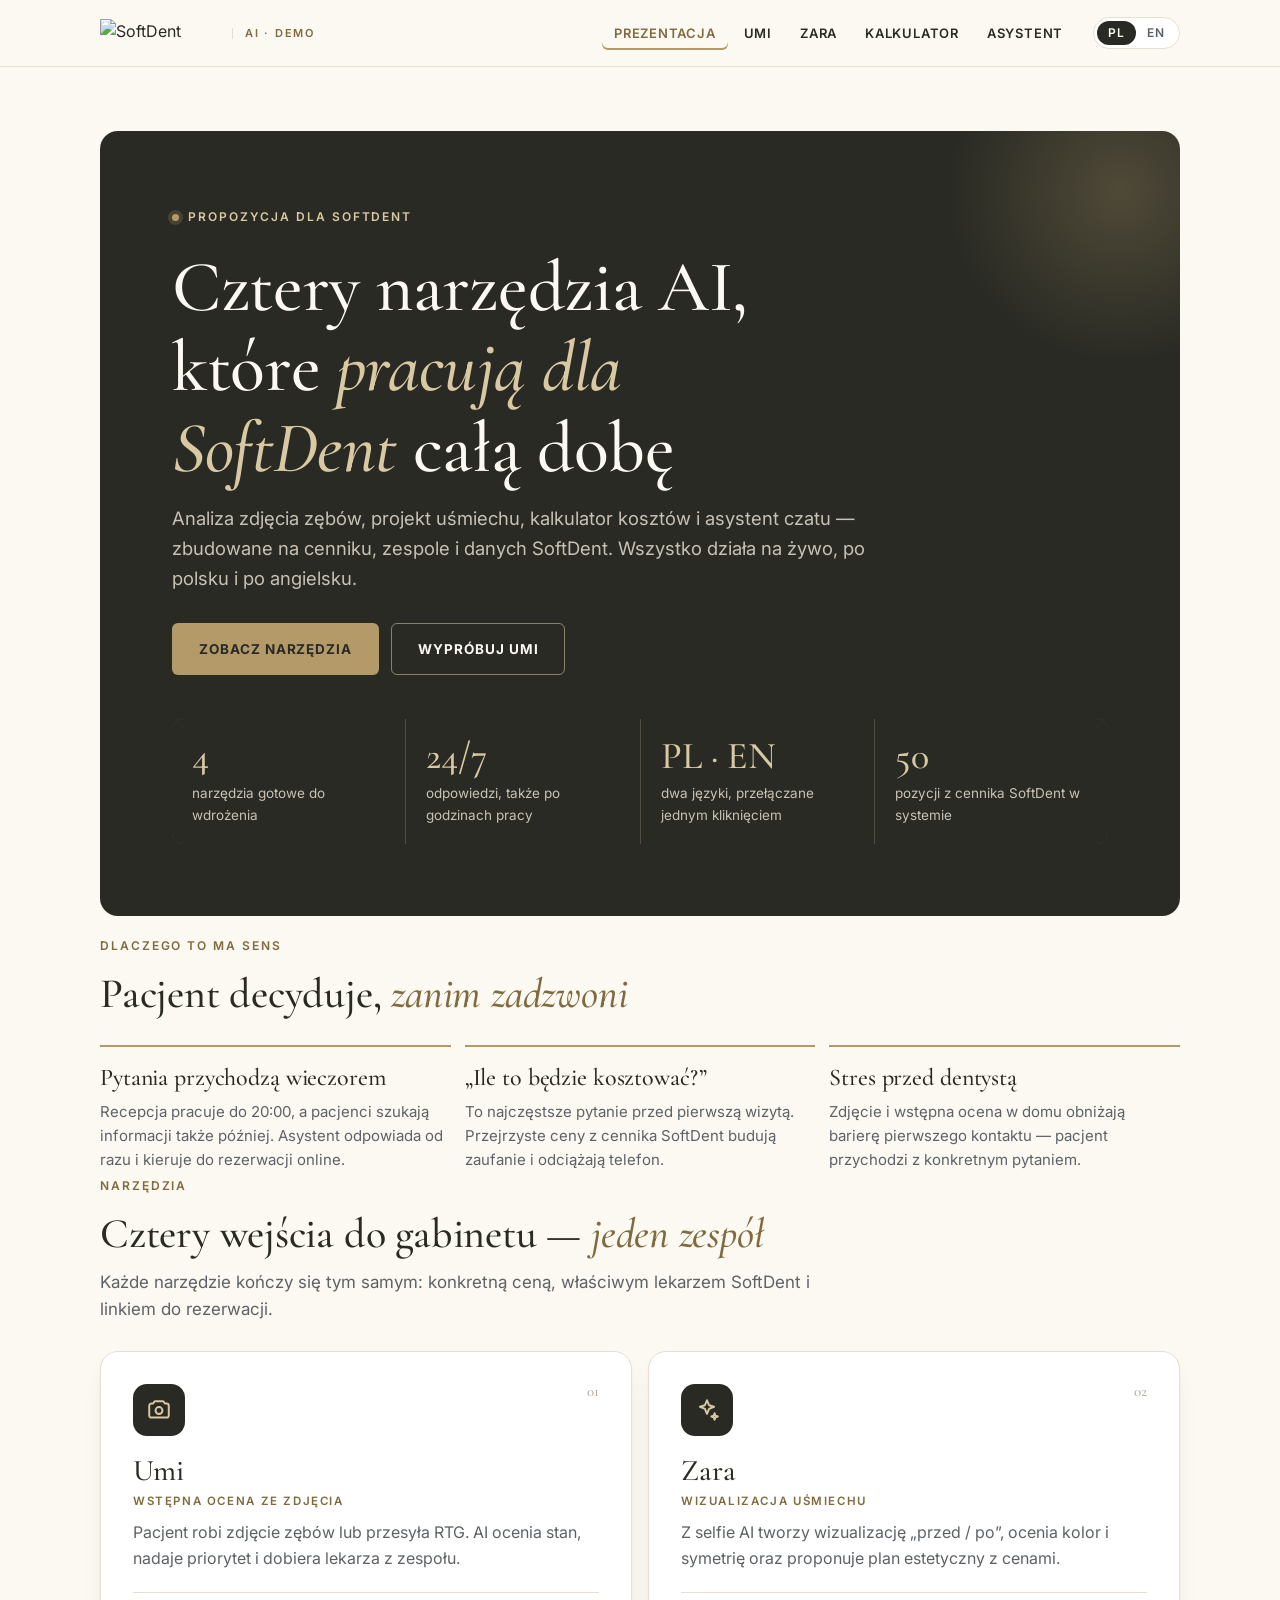
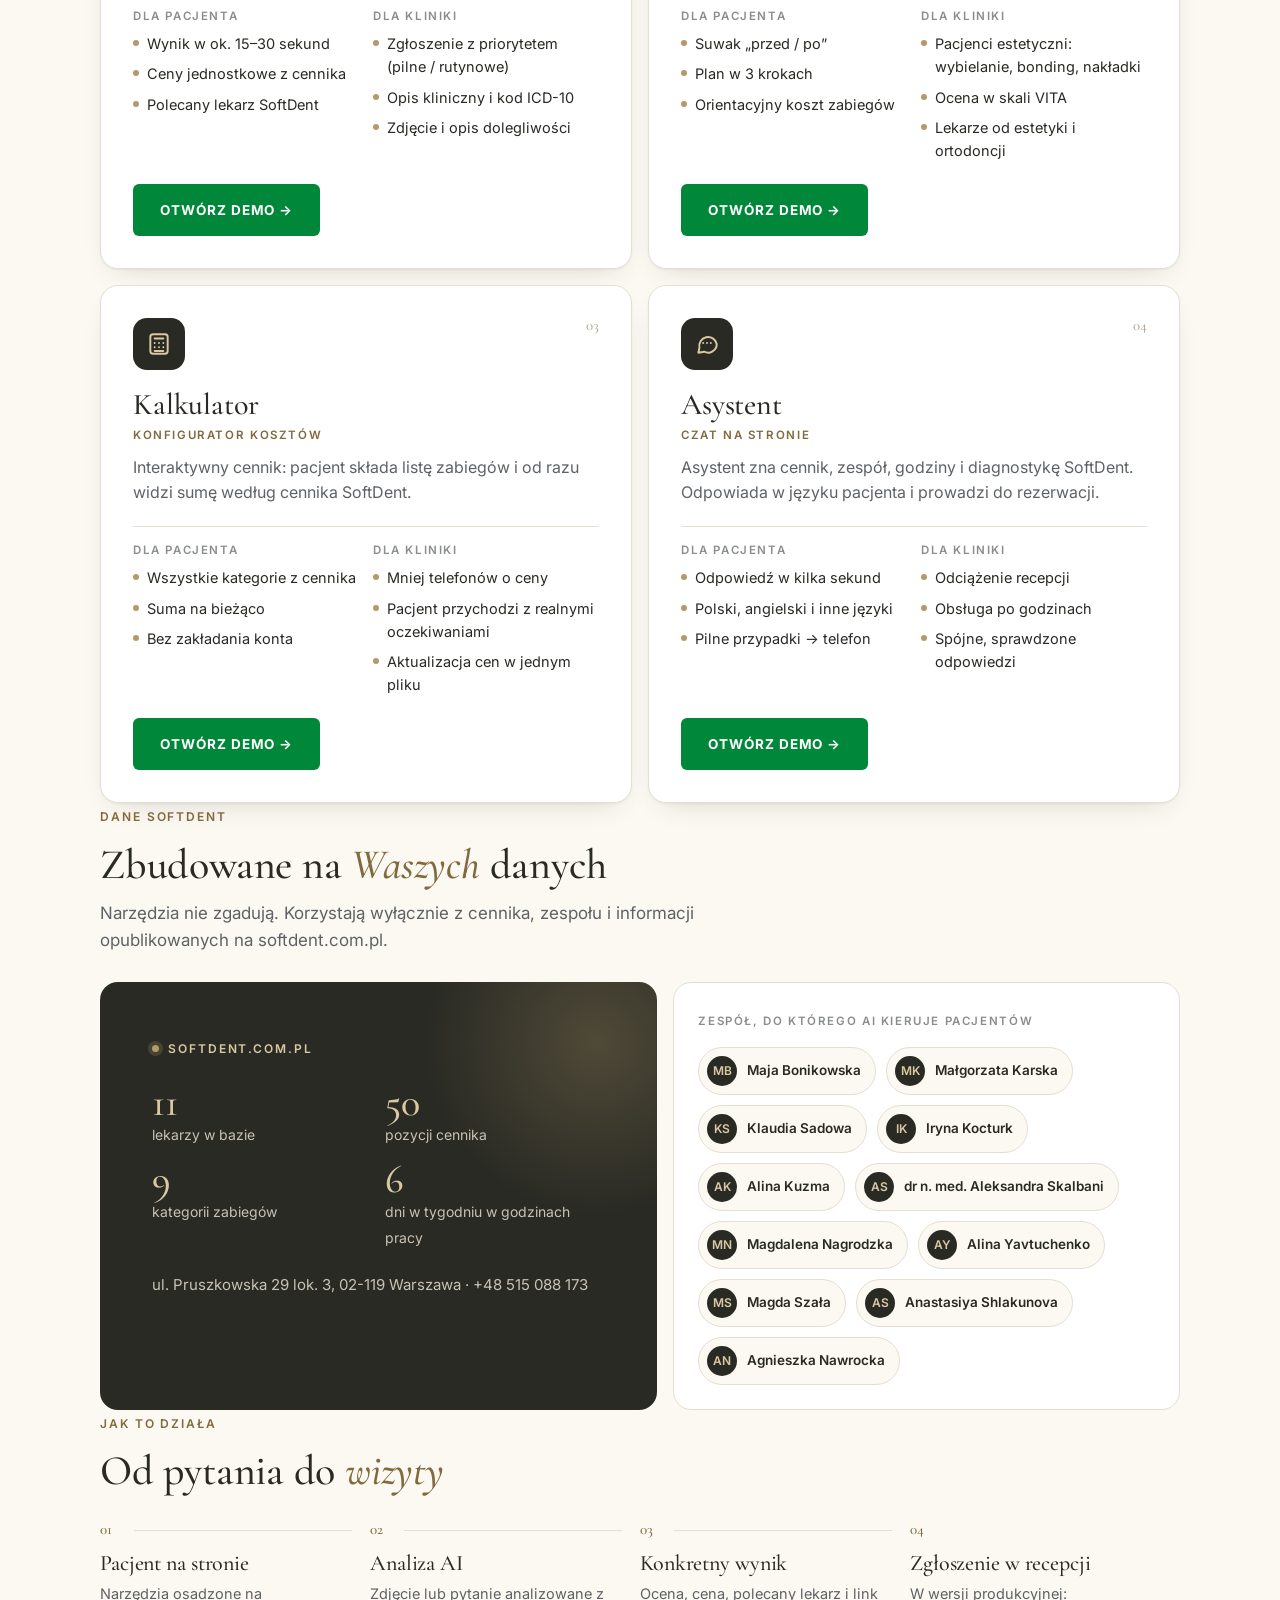
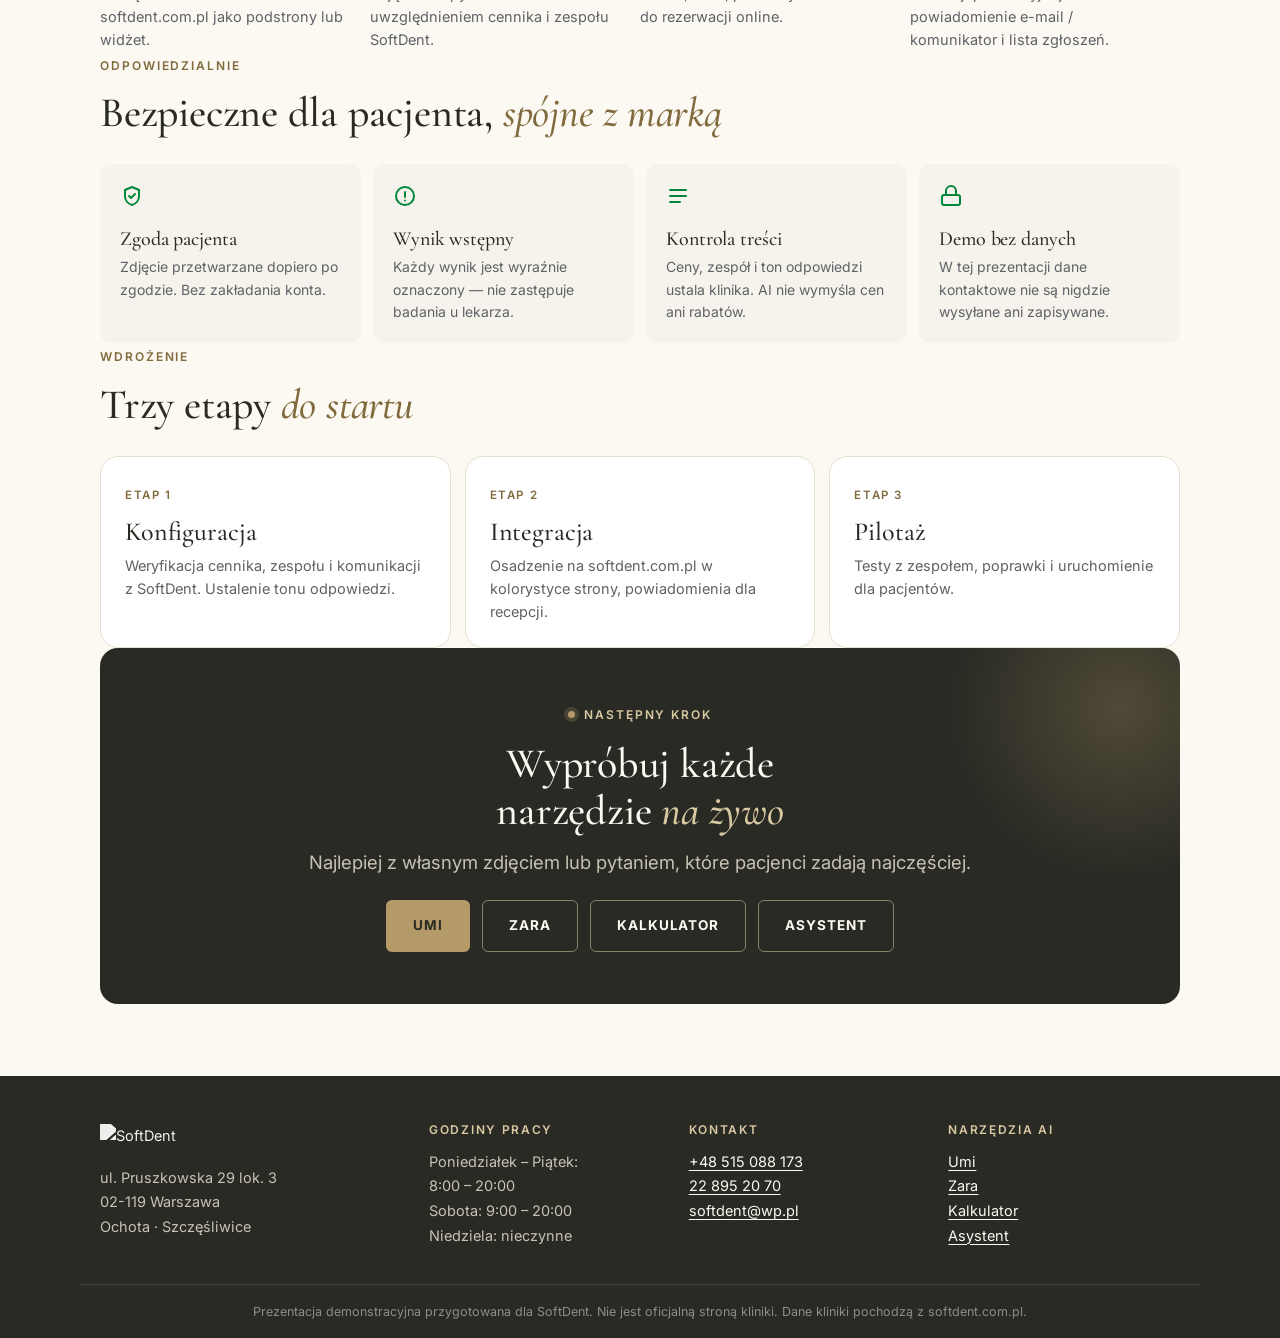
==== index.html @ f10109fe "SoftDent AI demo: overview, Umi, Zara, calculator, assistant (PL/EN) Co-Authored-By: Claude Opus 5.5" ====
<!doctype html>
<html lang="pl">
<head>
<meta charset="utf-8">
<meta name="viewport" content="width=device-width, initial-scale=1, viewport-fit=cover">
<meta name="robots" content="noindex,nofollow">
<meta name="sd-title" content="doc_title">
<title>SoftDent · AI</title>
<link rel="preconnect" href="https://fonts.googleapis.com">
<link rel="preconnect" href="https://fonts.gstatic.com" crossorigin>
<link href="https://fonts.googleapis.com/css2?family=Cormorant+Garamond:ital,wght@0,500;0,600;1,500&family=Inter:wght@400;500;600;700&display=swap" rel="stylesheet">
<link rel="icon" href="data:image/svg+xml,%3Csvg xmlns=%27http://www.w3.org/2000/svg%27 viewBox=%270 0 32 32%27%3E%3Ccircle cx=%2716%27 cy=%2716%27 r=%2716%27 fill=%27%23292A24%27/%3E%3Cpath d=%27M10 9c2-1 4 0 6 0s4-1 6 0c2 1 2 5 1 8-1 2-1 6-3 6s-2-5-4-5-2 5-4 5-2-4-3-6c-1-3-1-7 1-8z%27 fill=%27%23B39A68%27/%3E%3C/svg%3E">
<link rel="stylesheet" href="assets/sd.css">
<style>
main > section{margin-top:clamp(64px,9vw,104px)}
.hero{padding-top:clamp(20px,5vw,64px)}
.hero .dark{padding:clamp(32px,6vw,72px)}
.hero h1{max-width:18ch;font-size:clamp(40px,6.4vw,72px)}
.hero .cta-row{margin-top:30px}
.stats{display:grid;grid-template-columns:repeat(4,1fr);gap:1px;background:rgba(217,201,163,.22);border-radius:var(--r-md);overflow:hidden;margin-top:44px}
.stat{background:var(--ink);padding:18px 20px}
.stat b{display:block;font:500 clamp(28px,3.4vw,38px)/1 var(--serif);color:var(--gold-lt)}
.stat span{display:block;font-size:13.5px;color:var(--on-dark-2);margin-top:8px}
@media (max-width:760px){.stats{grid-template-columns:1fr 1fr}}
.sec-head{max-width:720px;margin-bottom:28px}
.sec-head h2{margin-top:12px}
.sec-head p{color:var(--ink-2);margin-top:12px;font-size:17px}
.why{display:grid;grid-template-columns:repeat(3,1fr);gap:14px}
.why div{border-top:2px solid var(--gold);padding-top:18px}
.why h3{font-size:24px;margin-bottom:8px}
.why p{color:var(--ink-2);font-size:15px}
@media (max-width:820px){.why{grid-template-columns:1fr}}
.tools{display:grid;grid-template-columns:1fr 1fr;gap:16px}
.tool{background:var(--white);border:1px solid var(--beige);border-radius:var(--r-lg);padding:clamp(22px,3vw,32px);display:flex;flex-direction:column;box-shadow:var(--sh-soft);transition:transform var(--t),box-shadow var(--t)}
.tool:hover{transform:translateY(-2px);box-shadow:var(--sh-lift)}
.tool-top{display:flex;justify-content:space-between;align-items:flex-start;gap:12px}
.tool-ic{width:52px;height:52px;border-radius:14px;background:var(--ink);color:var(--gold-lt);display:grid;place-items:center;flex-shrink:0}
.tool-ic svg{width:26px;height:26px}
.tool-no{font:500 15px/1 var(--serif);color:var(--taupe)}
.tool h3{font-size:30px;margin-top:18px}
.tool .tag{font:600 11.5px/1.3 var(--sans);letter-spacing:.14em;text-transform:uppercase;color:var(--gold-dk);margin-top:6px}
.tool > p{color:var(--ink-2);margin-top:12px}
.split{display:grid;grid-template-columns:1fr 1fr;gap:14px;margin:20px 0 22px;padding-top:18px;border-top:1px solid var(--beige)}
.split h4{font:600 11.5px/1 var(--sans);letter-spacing:.14em;text-transform:uppercase;color:var(--ink-3);margin-bottom:10px}
.split ul{margin:0;padding:0;list-style:none;display:grid;gap:7px;font-size:14.5px}
.split li{display:flex;gap:8px}
.split li::before{content:"";width:6px;height:6px;border-radius:50%;background:var(--gold);margin-top:8px;flex-shrink:0}
.tool .btn{margin-top:auto;align-self:flex-start}
@media (max-width:860px){.tools{grid-template-columns:1fr}}
@media (max-width:460px){.split{grid-template-columns:1fr}}
.data{display:grid;grid-template-columns:1.1fr 1fr;gap:16px;align-items:stretch}
.data .dark{margin:0}
.facts{display:grid;grid-template-columns:1fr 1fr;gap:12px;margin-top:22px}
.fact b{display:block;font:500 40px/1 var(--serif);color:var(--gold-lt)}
.fact span{font-size:14px;color:var(--on-dark-2)}
.team{background:var(--white);border:1px solid var(--beige);border-radius:var(--r-lg);padding:24px}
.team .docs{margin-top:14px}
.team .doc{font-size:13.5px}
@media (max-width:860px){.data{grid-template-columns:1fr}}
.flow{display:grid;grid-template-columns:repeat(4,1fr);gap:0;counter-reset:f}
.flow li{list-style:none;counter-increment:f;padding:0 18px 0 0;position:relative}
.flow li::before{content:"0" counter(f);display:block;font:500 15px/1 var(--serif);color:var(--gold-dk);margin-bottom:14px}
.flow li::after{content:"";position:absolute;left:34px;right:18px;top:8px;height:1px;background:var(--beige)}
.flow li:last-child::after{display:none}
.flow h3{font-size:22px;margin-bottom:6px}
.flow p{font-size:14.5px;color:var(--ink-2)}
.flow-wrap{padding:0;margin:0}
@media (max-width:860px){.flow{grid-template-columns:1fr 1fr;row-gap:28px}.flow li::after{display:none}}
@media (max-width:480px){.flow{grid-template-columns:1fr}}
.trust{display:grid;grid-template-columns:repeat(4,1fr);gap:12px}
.trust div{background:var(--sand);border-radius:var(--r-md);padding:20px}
.trust svg{width:24px;height:24px;color:var(--green)}
.trust h3{font-size:20px;margin:12px 0 6px}
.trust p{font-size:14px;color:var(--ink-2)}
@media (max-width:860px){.trust{grid-template-columns:1fr 1fr}}
@media (max-width:480px){.trust{grid-template-columns:1fr}}
.stages{display:grid;grid-template-columns:repeat(3,1fr);gap:14px}
.stage{background:var(--white);border:1px solid var(--beige);border-radius:var(--r-lg);padding:24px}
.stage .lbl{color:var(--gold-dk)}
.stage h3{margin:10px 0 8px}
.stage p{font-size:14.5px;color:var(--ink-2)}
@media (max-width:820px){.stages{grid-template-columns:1fr}}
.final{text-align:center}
.final h2{max-width:20ch;margin:14px auto 0}
.final p{margin:14px auto 0}
.final .cta-row{justify-content:center}
</style>
</head>
<body data-base="" data-page="home">
<header id="sd-head"></header>

<main>
  <!-- Hero -->
  <div class="hero wrap">
    <div class="dark rise">
      <span class="eyebrow"><span class="dot"></span><span data-i="hero_l"></span></span>
      <h1 style="margin-top:18px" data-ih="hero_h"></h1>
      <p class="lede" data-i="hero_p"></p>
      <div class="cta-row">
        <a class="btn btn-gold" href="#tools" data-i="hero_b1"></a>
        <a class="btn btn-line" id="hero-umi" data-i="hero_b2"></a>
      </div>
      <div class="stats">
        <div class="stat"><b>4</b><span data-i="st1"></span></div>
        <div class="stat"><b>24/7</b><span data-i="st2"></span></div>
        <div class="stat"><b>PL · EN</b><span data-i="st3"></span></div>
        <div class="stat"><b id="n-prices"></b><span data-i="st4"></span></div>
      </div>
    </div>
  </div>

  <!-- Why -->
  <section class="wrap">
    <div class="sec-head">
      <span class="eyebrow" data-i="why_l"></span>
      <h2 data-ih="why_h"></h2>
    </div>
    <div class="why">
      <div><h3 data-i="w1h"></h3><p data-i="w1p"></p></div>
      <div><h3 data-i="w2h"></h3><p data-i="w2p"></p></div>
      <div><h3 data-i="w3h"></h3><p data-i="w3p"></p></div>
    </div>
  </section>

  <!-- Tools -->
  <section class="wrap" id="tools">
    <div class="sec-head">
      <span class="eyebrow" data-i="tools_l"></span>
      <h2 data-ih="tools_h"></h2>
      <p data-i="tools_p"></p>
    </div>
    <div class="tools" id="tool-list"></div>
  </section>

  <!-- Data -->
  <section class="wrap">
    <div class="sec-head">
      <span class="eyebrow" data-i="data_l"></span>
      <h2 data-ih="data_h"></h2>
      <p data-i="data_p"></p>
    </div>
    <div class="data">
      <div class="dark">
        <span class="eyebrow"><span class="dot"></span>softdent.com.pl</span>
        <div class="facts">
          <div class="fact"><b id="f-docs"></b><span data-i="f1"></span></div>
          <div class="fact"><b id="f-prices"></b><span data-i="f2"></span></div>
          <div class="fact"><b id="f-cats"></b><span data-i="f3"></span></div>
          <div class="fact"><b>6</b><span data-i="f4"></span></div>
        </div>
        <p class="lede" style="font-size:15px;margin-top:22px" id="f-addr"></p>
      </div>
      <div class="team">
        <span class="lbl" data-i="team_l"></span>
        <div class="docs" id="team"></div>
      </div>
    </div>
  </section>

  <!-- Flow -->
  <section class="wrap">
    <div class="sec-head">
      <span class="eyebrow" data-i="flow_l"></span>
      <h2 data-ih="flow_h"></h2>
    </div>
    <ol class="flow flow-wrap">
      <li><h3 data-i="fl1h"></h3><p data-i="fl1p"></p></li>
      <li><h3 data-i="fl2h"></h3><p data-i="fl2p"></p></li>
      <li><h3 data-i="fl3h"></h3><p data-i="fl3p"></p></li>
      <li><h3 data-i="fl4h"></h3><p data-i="fl4p"></p></li>
    </ol>
  </section>

  <!-- Trust -->
  <section class="wrap">
    <div class="sec-head">
      <span class="eyebrow" data-i="tr_l"></span>
      <h2 data-ih="tr_h"></h2>
    </div>
    <div class="trust">
      <div><svg viewBox="0 0 24 24" fill="none" stroke="currentColor" stroke-width="2" stroke-linecap="round" stroke-linejoin="round"><path d="M12 3 5 6v6c0 4.4 3 7.9 7 9 4-1.1 7-4.6 7-9V6z"/><path d="m9 12 2 2 4-4"/></svg><h3 data-i="t1h"></h3><p data-i="t1p"></p></div>
      <div><svg viewBox="0 0 24 24" fill="none" stroke="currentColor" stroke-width="2" stroke-linecap="round" stroke-linejoin="round"><circle cx="12" cy="12" r="9"/><path d="M12 8v5M12 16.5v.01"/></svg><h3 data-i="t2h"></h3><p data-i="t2p"></p></div>
      <div><svg viewBox="0 0 24 24" fill="none" stroke="currentColor" stroke-width="2" stroke-linecap="round" stroke-linejoin="round"><path d="M4 6h16M4 12h16M4 18h10"/></svg><h3 data-i="t3h"></h3><p data-i="t3p"></p></div>
      <div><svg viewBox="0 0 24 24" fill="none" stroke="currentColor" stroke-width="2" stroke-linecap="round" stroke-linejoin="round"><rect x="3" y="11" width="18" height="10" rx="2"/><path d="M7 11V7a5 5 0 0 1 10 0v4"/></svg><h3 data-i="t4h"></h3><p data-i="t4p"></p></div>
    </div>
  </section>

  <!-- Stages -->
  <section class="wrap">
    <div class="sec-head">
      <span class="eyebrow" data-i="sg_l"></span>
      <h2 data-ih="sg_h"></h2>
    </div>
    <div class="stages">
      <div class="stage"><span class="lbl" data-i="sg1l"></span><h3 data-i="sg1h"></h3><p data-i="sg1p"></p></div>
      <div class="stage"><span class="lbl" data-i="sg2l"></span><h3 data-i="sg2h"></h3><p data-i="sg2p"></p></div>
      <div class="stage"><span class="lbl" data-i="sg3l"></span><h3 data-i="sg3h"></h3><p data-i="sg3p"></p></div>
    </div>
  </section>

  <!-- Final -->
  <section class="wrap">
    <div class="dark final">
      <span class="eyebrow"><span class="dot"></span><span data-i="fin_l"></span></span>
      <h2 data-ih="fin_h"></h2>
      <p class="lede" data-i="fin_p"></p>
      <div class="cta-row" id="fin-links"></div>
    </div>
  </section>
</main>

<footer id="sd-foot"></footer>

<script src="assets/data.js"></script>
<script src="assets/config.js"></script>
<script src="assets/sd.js"></script>
<script>
(function () {
  'use strict';
  SDI.add({
    pl: {
      doc_title: 'SoftDent · Narzędzia AI dla pacjentów — prezentacja',
      hero_l: 'Propozycja dla SoftDent', hero_h: 'Cztery narzędzia AI, które <em>pracują dla SoftDent</em> całą dobę',
      hero_p: 'Analiza zdjęcia zębów, projekt uśmiechu, kalkulator kosztów i asystent czatu — zbudowane na cenniku, zespole i danych SoftDent. Wszystko działa na żywo, po polsku i po angielsku.',
      hero_b1: 'Zobacz narzędzia', hero_b2: 'Wypróbuj Umi',
      st1: 'narzędzia gotowe do wdrożenia', st2: 'odpowiedzi, także po godzinach pracy', st3: 'dwa języki, przełączane jednym kliknięciem', st4: 'pozycji z cennika SoftDent w systemie',
      why_l: 'Dlaczego to ma sens', why_h: 'Pacjent decyduje, <em>zanim zadzwoni</em>',
      w1h: 'Pytania przychodzą wieczorem', w1p: 'Recepcja pracuje do 20:00, a pacjenci szukają informacji także później. Asystent odpowiada od razu i kieruje do rezerwacji online.',
      w2h: '„Ile to będzie kosztować?”', w2p: 'To najczęstsze pytanie przed pierwszą wizytą. Przejrzyste ceny z cennika SoftDent budują zaufanie i odciążają telefon.',
      w3h: 'Stres przed dentystą', w3p: 'Zdjęcie i wstępna ocena w domu obniżają barierę pierwszego kontaktu — pacjent przychodzi z konkretnym pytaniem.',
      tools_l: 'Narzędzia', tools_h: 'Cztery wejścia do gabinetu — <em>jeden zespół</em>', tools_p: 'Każde narzędzie kończy się tym samym: konkretną ceną, właściwym lekarzem SoftDent i linkiem do rezerwacji.',
      t_open: 'Otwórz demo', t_pat: 'Dla pacjenta', t_cli: 'Dla kliniki',
      umi_tag: 'Wstępna ocena ze zdjęcia', umi_p: 'Pacjent robi zdjęcie zębów lub przesyła RTG. AI ocenia stan, nadaje priorytet i dobiera lekarza z zespołu.',
      umi_a: 'Wynik w ok. 15–30 sekund|Ceny jednostkowe z cennika|Polecany lekarz SoftDent',
      umi_b: 'Zgłoszenie z priorytetem (pilne / rutynowe)|Opis kliniczny i kod ICD-10|Zdjęcie i opis dolegliwości',
      zara_tag: 'Wizualizacja uśmiechu', zara_p: 'Z selfie AI tworzy wizualizację „przed / po”, ocenia kolor i symetrię oraz proponuje plan estetyczny z cenami.',
      zara_a: 'Suwak „przed / po”|Plan w 3 krokach|Orientacyjny koszt zabiegów',
      zara_b: 'Pacjenci estetyczni: wybielanie, bonding, nakładki|Ocena w skali VITA|Lekarze od estetyki i ortodoncji',
      calc_tag: 'Konfigurator kosztów', calc_p: 'Interaktywny cennik: pacjent składa listę zabiegów i od razu widzi sumę według cennika SoftDent.',
      calc_a: 'Wszystkie kategorie z cennika|Suma na bieżąco|Bez zakładania konta',
      calc_b: 'Mniej telefonów o ceny|Pacjent przychodzi z realnymi oczekiwaniami|Aktualizacja cen w jednym pliku',
      chat_tag: 'Czat na stronie', chat_p: 'Asystent zna cennik, zespół, godziny i diagnostykę SoftDent. Odpowiada w języku pacjenta i prowadzi do rezerwacji.',
      chat_a: 'Odpowiedź w kilka sekund|Polski, angielski i inne języki|Pilne przypadki → telefon',
      chat_b: 'Odciążenie recepcji|Obsługa po godzinach|Spójne, sprawdzone odpowiedzi',
      data_l: 'Dane SoftDent', data_h: 'Zbudowane na <em>Waszych</em> danych', data_p: 'Narzędzia nie zgadują. Korzystają wyłącznie z cennika, zespołu i informacji opublikowanych na softdent.com.pl.',
      f1: 'lekarzy w bazie', f2: 'pozycji cennika', f3: 'kategorii zabiegów', f4: 'dni w tygodniu w godzinach pracy',
      team_l: 'Zespół, do którego AI kieruje pacjentów',
      flow_l: 'Jak to działa', flow_h: 'Od pytania do <em>wizyty</em>',
      fl1h: 'Pacjent na stronie', fl1p: 'Narzędzia osadzone na softdent.com.pl jako podstrony lub widżet.',
      fl2h: 'Analiza AI', fl2p: 'Zdjęcie lub pytanie analizowane z uwzględnieniem cennika i zespołu SoftDent.',
      fl3h: 'Konkretny wynik', fl3p: 'Ocena, cena, polecany lekarz i link do rezerwacji online.',
      fl4h: 'Zgłoszenie w recepcji', fl4p: 'W wersji produkcyjnej: powiadomienie e-mail / komunikator i lista zgłoszeń.',
      tr_l: 'Odpowiedzialnie', tr_h: 'Bezpieczne dla pacjenta, <em>spójne z marką</em>',
      t1h: 'Zgoda pacjenta', t1p: 'Zdjęcie przetwarzane dopiero po zgodzie. Bez zakładania konta.',
      t2h: 'Wynik wstępny', t2p: 'Każdy wynik jest wyraźnie oznaczony — nie zastępuje badania u lekarza.',
      t3h: 'Kontrola treści', t3p: 'Ceny, zespół i ton odpowiedzi ustala klinika. AI nie wymyśla cen ani rabatów.',
      t4h: 'Demo bez danych', t4p: 'W tej prezentacji dane kontaktowe nie są nigdzie wysyłane ani zapisywane.',
      sg_l: 'Wdrożenie', sg_h: 'Trzy etapy <em>do startu</em>',
      sg1l: 'Etap 1', sg1h: 'Konfiguracja', sg1p: 'Weryfikacja cennika, zespołu i komunikacji z SoftDent. Ustalenie tonu odpowiedzi.',
      sg2l: 'Etap 2', sg2h: 'Integracja', sg2p: 'Osadzenie na softdent.com.pl w kolorystyce strony, powiadomienia dla recepcji.',
      sg3l: 'Etap 3', sg3h: 'Pilotaż', sg3p: 'Testy z zespołem, poprawki i uruchomienie dla pacjentów.',
      fin_l: 'Następny krok', fin_h: 'Wypróbuj każde narzędzie <em>na żywo</em>', fin_p: 'Najlepiej z własnym zdjęciem lub pytaniem, które pacjenci zadają najczęściej.'
    },
    en: {
      doc_title: 'SoftDent · AI tools for patients — overview',
      hero_l: 'A proposal for SoftDent', hero_h: 'Four AI tools that <em>work for SoftDent</em> around the clock',
      hero_p: 'Dental photo analysis, smile design, a cost calculator and a chat assistant — built on SoftDent\'s price list, team and clinic data. Everything runs live, in Polish and English.',
      hero_b1: 'See the tools', hero_b2: 'Try Umi',
      st1: 'tools ready to deploy', st2: 'answers, also after opening hours', st3: 'two languages, one click to switch', st4: 'SoftDent price-list items in the system',
      why_l: 'Why it makes sense', why_h: 'Patients decide <em>before they call</em>',
      w1h: 'Questions come in the evening', w1p: 'The front desk works until 20:00, but patients look for answers later too. The assistant replies instantly and points to online booking.',
      w2h: '“How much will it cost?”', w2p: 'The most common question before a first visit. Transparent prices from the SoftDent list build trust and take load off the phone.',
      w3h: 'Dental anxiety', w3p: 'A photo and a preliminary assessment at home lower the barrier to first contact — patients arrive with a concrete question.',
      tools_l: 'The tools', tools_h: 'Four ways into the clinic — <em>one team</em>', tools_p: 'Every tool ends the same way: a concrete price, the right SoftDent dentist and a booking link.',
      t_open: 'Open demo', t_pat: 'For the patient', t_cli: 'For the clinic',
      umi_tag: 'Photo pre-assessment', umi_p: 'The patient takes a photo of their teeth or uploads an X-ray. AI assesses the condition, sets a priority and matches a dentist from the team.',
      umi_a: 'Result in about 15–30 seconds|Unit prices from the list|Recommended SoftDent dentist',
      umi_b: 'Request with priority (urgent / routine)|Clinical notes and ICD-10 code|Photo and description of symptoms',
      zara_tag: 'Smile visualisation', zara_p: 'From a selfie, AI creates a before/after visualisation, rates shade and symmetry and proposes an aesthetic plan with prices.',
      zara_a: 'Before / after slider|3-step plan|Indicative treatment cost',
      zara_b: 'Aesthetic patients: whitening, bonding, aligners|VITA shade assessment|Aesthetic and orthodontic dentists',
      calc_tag: 'Cost builder', calc_p: 'An interactive price list: the patient builds a list of treatments and instantly sees the total from the SoftDent price list.',
      calc_a: 'All price-list categories|Live total|No account needed',
      calc_b: 'Fewer calls about prices|Patients arrive with realistic expectations|Prices updated in one file',
      chat_tag: 'Website chat', chat_p: 'The assistant knows SoftDent\'s prices, team, hours and diagnostics. It replies in the patient\'s language and leads to booking.',
      chat_a: 'Answer within seconds|Polish, English and more|Urgent cases → phone',
      chat_b: 'Less load on the front desk|After-hours coverage|Consistent, verified answers',
      data_l: 'SoftDent data', data_h: 'Built on <em>your</em> data', data_p: 'The tools don\'t guess. They use only the price list, team and information published on softdent.com.pl.',
      f1: 'dentists in the system', f2: 'price-list items', f3: 'treatment categories', f4: 'days a week of opening hours',
      team_l: 'The team AI refers patients to',
      flow_l: 'How it works', flow_h: 'From question to <em>visit</em>',
      fl1h: 'Patient on the website', fl1p: 'Tools embedded on softdent.com.pl as pages or a widget.',
      fl2h: 'AI analysis', fl2p: 'Photo or question analysed against the SoftDent price list and team.',
      fl3h: 'Concrete result', fl3p: 'Assessment, price, recommended dentist and an online booking link.',
      fl4h: 'Request at the front desk', fl4p: 'In production: e-mail / messenger notification and a request list.',
      tr_l: 'Responsibly', tr_h: 'Safe for patients, <em>on-brand</em>',
      t1h: 'Patient consent', t1p: 'Photos are processed only after consent. No account required.',
      t2h: 'Preliminary result', t2p: 'Every result is clearly labelled — it does not replace an examination.',
      t3h: 'Content control', t3p: 'Prices, team and tone are set by the clinic. AI never invents prices or discounts.',
      t4h: 'No data in the demo', t4p: 'In this presentation contact details are not sent or stored anywhere.',
      sg_l: 'Rollout', sg_h: 'Three stages <em>to launch</em>',
      sg1l: 'Stage 1', sg1h: 'Configuration', sg1p: 'Verify price list, team and messaging with SoftDent. Agree on the tone of answers.',
      sg2l: 'Stage 2', sg2h: 'Integration', sg2p: 'Embed on softdent.com.pl in the site\'s colours, notifications for the front desk.',
      sg3l: 'Stage 3', sg3h: 'Pilot', sg3p: 'Testing with the team, refinements and launch for patients.',
      fin_l: 'Next step', fin_h: 'Try every tool <em>live</em>', fin_p: 'Ideally with your own photo or the question patients ask most often.'
    }
  });
  SDI.start();

  var $ = function (id) { return document.getElementById(id); };
  var t = SDI.t, C = SD.clinic;
  var ICONS = {
    umi: '<svg viewBox="0 0 24 24" fill="none" stroke="currentColor" stroke-width="1.8" stroke-linecap="round" stroke-linejoin="round"><path d="M3 8a2 2 0 0 1 2-2h1.6l1.2-1.8A1 1 0 0 1 8.6 4h6.8a1 1 0 0 1 .8.2L17.4 6H19a2 2 0 0 1 2 2v9a2 2 0 0 1-2 2H5a2 2 0 0 1-2-2z"/><circle cx="12" cy="12.5" r="3.2"/></svg>',
    zara: '<svg viewBox="0 0 24 24" fill="none" stroke="currentColor" stroke-width="1.8" stroke-linecap="round" stroke-linejoin="round"><path d="m12 3 1.9 4.6L18.5 9l-4.6 1.9L12 15.5l-1.9-4.6L5.5 9l4.6-1.4z"/><path d="M19 15l.8 2.2L22 18l-2.2.8L19 21l-.8-2.2L16 18l2.2-.8z"/></svg>',
    calc: '<svg viewBox="0 0 24 24" fill="none" stroke="currentColor" stroke-width="1.8" stroke-linecap="round" stroke-linejoin="round"><rect x="4" y="3" width="16" height="18" rx="2.5"/><path d="M8 7h8M8 11h.01M12 11h.01M16 11h.01M8 15h.01M12 15h.01M16 15h.01M8 18.5h8"/></svg>',
    chat: '<svg viewBox="0 0 24 24" fill="none" stroke="currentColor" stroke-width="1.8" stroke-linecap="round" stroke-linejoin="round"><path d="M21 12a8 8 0 0 1-11.6 7.1L4 20l1-4.4A8 8 0 1 1 21 12z"/><path d="M8.5 11h.01M12 11h.01M15.5 11h.01"/></svg>'
  };
  var TOOLS = [['umi', 'Umi', 'umi/'], ['zara', 'Zara', 'zara/'], ['calc', null, 'kalkulator/'], ['chat', null, 'asystent/']];
  var li = function (s) { return s.split('|').map(function (x) { return '<li>' + x + '</li>'; }).join(''); };

  function render() {
    var q = '?lang=' + SDI.lang;
    var nPrices = SD.prices.reduce(function (n, c) { return n + c.o.length; }, 0);
    $('n-prices').textContent = nPrices; $('f-prices').textContent = nPrices;
    $('f-docs').textContent = SD.doctors.length; $('f-cats').textContent = SD.prices.length;
    $('f-addr').textContent = C.street + ', ' + C.city + ' · ' + C.phone;
    $('hero-umi').href = 'umi/' + q;
    $('tool-list').innerHTML = TOOLS.map(function (x, i) {
      var name = x[1] || t(x[0] === 'calc' ? 'nav_calc' : 'nav_chat');
      return '<article class="tool"><div class="tool-top"><span class="tool-ic">' + ICONS[x[0]] + '</span><span class="tool-no">0' + (i + 1) + '</span></div>'
        + '<h3>' + name + '</h3><div class="tag">' + t(x[0] + '_tag') + '</div><p>' + t(x[0] + '_p') + '</p>'
        + '<div class="split"><div><h4>' + t('t_pat') + '</h4><ul>' + li(t(x[0] + '_a')) + '</ul></div><div><h4>' + t('t_cli') + '</h4><ul>' + li(t(x[0] + '_b')) + '</ul></div></div>'
        + '<a class="btn" href="' + x[2] + q + '">' + t('t_open') + ' →</a></article>';
    }).join('');
    $('team').innerHTML = SD.doctors.map(function (d) {
      return '<span class="doc" title="' + SDI.L(d.r) + '"><i>' + SDI.initials(d.n) + '</i>' + d.n + '</span>';
    }).join('');
    $('fin-links').innerHTML = TOOLS.map(function (x, i) {
      return '<a class="btn ' + (i ? 'btn-line' : 'btn-gold') + '" href="' + x[2] + q + '">' + (x[1] || t(x[0] === 'calc' ? 'nav_calc' : 'nav_chat')) + '</a>';
    }).join('');
  }
  render(); SDI.onLang(render);
})();
</script>
</body>
</html>
---- assets/sd.css ----
/* SoftDent AI demo — shared design system (tokens follow softdent.com.pl) */
:root{
  --cream:#FCF9F2; --sand:#F6F3EC; --beige:#E6DED1; --taupe:#B5AA9B;
  --gold:#B39A68; --gold-dk:#806A3E; --gold-lt:#D9C9A3; --gold-wash:#F3ECDD;
  --green:#00873A; --green-dk:#006B2E; --green-wash:#E5F3EA;
  --ink:#292A24; --ink-2:#5E6266; --ink-3:#8A8D8F; --white:#FFFFFF;
  --on-dark:#FCF9F2; --on-dark-2:#C8C2B4;
  --ok:#1C7A4F; --warn:#9A6400; --bad:#B3261E;
  --serif:'Cormorant Garamond',Georgia,serif;
  --sans:'Inter',system-ui,-apple-system,'Segoe UI',Roboto,sans-serif;
  --r-sm:6px; --r-md:12px; --r-lg:18px;
  --sh-soft:0 1px 2px rgba(41,42,36,.05),0 12px 30px -16px rgba(41,42,36,.22);
  --sh-lift:0 2px 6px rgba(41,42,36,.06),0 28px 56px -26px rgba(41,42,36,.3);
  --ease:cubic-bezier(.2,.8,.2,1); --t:220ms var(--ease);
  --w:1120px; --gut:20px;
}
*{box-sizing:border-box}
html{-webkit-text-size-adjust:100%;scroll-behavior:smooth}
body{margin:0;background:var(--cream);color:var(--ink);font:400 16px/1.6 var(--sans);-webkit-font-smoothing:antialiased;overflow-x:hidden}
img{max-width:100%;display:block}
a{color:var(--gold-dk);text-decoration-thickness:1px;text-underline-offset:3px}
a:hover{color:var(--ink)}
button{font:inherit;color:inherit}
h1,h2,h3,h4{font-family:var(--serif);font-weight:500;line-height:1.12;margin:0;color:var(--ink);letter-spacing:-.005em}
h1{font-size:clamp(36px,6vw,62px)}
h2{font-size:clamp(28px,4.2vw,42px)}
h3{font-size:clamp(21px,2.6vw,26px)}
h1 em,h2 em{font-style:italic;color:var(--gold-dk)}
.dark h1 em,.dark h2 em{color:var(--gold-lt)}
p{margin:0}
.hide{display:none!important}
.wrap{max-width:var(--w);margin:0 auto;padding:0 var(--gut)}
.narrow{max-width:900px}
.num{font-variant-numeric:tabular-nums}
.sr{position:absolute;width:1px;height:1px;overflow:hidden;clip:rect(0 0 0 0)}
:focus-visible{outline:2px solid var(--gold);outline-offset:3px}

/* ── Header ── */
.sd-head{position:sticky;top:0;z-index:40;background:rgba(252,249,242,.92);backdrop-filter:saturate(1.4) blur(10px);border-bottom:1px solid var(--beige)}
.sd-head .wrap{display:flex;align-items:center;gap:18px;height:66px}
.sd-brand{display:flex;align-items:center;gap:12px;text-decoration:none;color:var(--ink);flex-shrink:0}
.sd-brand img{height:28px;width:auto}
.sd-brand span{font:600 11px/1 var(--sans);letter-spacing:.16em;text-transform:uppercase;color:var(--gold-dk);border-left:1px solid var(--beige);padding-left:12px}
.sd-nav{display:flex;gap:4px;margin-left:auto}
.sd-nav a{font:600 13px/1 var(--sans);letter-spacing:.06em;text-transform:uppercase;color:var(--ink);text-decoration:none;padding:10px 12px;border-radius:var(--r-sm)}
.sd-nav a:hover{color:var(--gold-dk)}
.sd-nav a[aria-current="page"]{color:var(--gold-dk);box-shadow:inset 0 -2px 0 var(--gold)}
.sd-lang{display:flex;border:1px solid var(--beige);border-radius:999px;padding:3px;flex-shrink:0;background:var(--white)}
.sd-lang button{border:0;background:none;padding:6px 11px;border-radius:999px;font:600 12px/1 var(--sans);letter-spacing:.08em;cursor:pointer;color:var(--ink-2)}
.sd-lang button[aria-pressed="true"]{background:var(--ink);color:var(--cream)}
.sd-burger{display:none;margin-left:auto;border:1px solid var(--beige);background:var(--white);border-radius:var(--r-sm);width:42px;height:42px;cursor:pointer;align-items:center;justify-content:center}
.sd-burger svg{width:20px;height:20px}
@media (max-width:900px){
  .sd-burger{display:flex;margin-left:8px}
  .sd-lang{margin-left:auto}
  .sd-nav{display:none;position:absolute;left:0;right:0;top:66px;background:var(--cream);border-bottom:1px solid var(--beige);flex-direction:column;padding:10px var(--gut) 16px;margin:0}
  .sd-nav.open{display:flex}
  .sd-nav a{padding:14px 4px;border-bottom:1px solid var(--beige)}
  .sd-nav a[aria-current="page"]{box-shadow:none}
  .sd-brand span{display:none}
}

/* ── Footer ── */
.sd-foot{margin-top:72px;background:var(--ink);color:var(--on-dark-2);font-size:14.5px}
.sd-foot .wrap{display:grid;grid-template-columns:1.3fr 1fr 1fr 1fr;gap:28px;padding-top:48px;padding-bottom:36px}
.sd-foot h4{font:600 12px/1 var(--sans);letter-spacing:.14em;text-transform:uppercase;color:var(--gold-lt);margin-bottom:14px}
.sd-foot a{color:var(--on-dark)}
.sd-foot p{line-height:1.7}
.sd-foot .logo{filter:brightness(0) invert(1);opacity:.92;height:28px;width:auto;margin-bottom:14px}
.sd-foot .legal{border-top:1px solid rgba(252,249,242,.12);padding:16px var(--gut);text-align:center;font-size:12.5px;color:var(--ink-3);max-width:var(--w);margin:0 auto}
@media (max-width:820px){.sd-foot .wrap{grid-template-columns:1fr 1fr}}
@media (max-width:520px){.sd-foot .wrap{grid-template-columns:1fr}}

/* ── Type helpers ── */
.eyebrow{display:inline-flex;align-items:center;gap:9px;font:600 12px/1.2 var(--sans);letter-spacing:.16em;text-transform:uppercase;color:var(--gold-dk)}
.eyebrow .dot{width:7px;height:7px;border-radius:50%;background:var(--gold);box-shadow:0 0 0 4px rgba(179,154,104,.22)}
.dark .eyebrow{color:var(--gold-lt)}
.lbl{font:600 11.5px/1.3 var(--sans);letter-spacing:.14em;text-transform:uppercase;color:var(--ink-3)}
.lede{font-size:clamp(16.5px,1.9vw,18.5px);color:var(--ink-2);max-width:62ch;margin-top:16px}
.dark .lede{color:var(--on-dark-2)}
.fine{font-size:13.5px;color:var(--ink-2);margin-top:18px}

/* ── Surfaces ── */
.card{background:var(--white);border:1px solid var(--beige);border-radius:var(--r-lg);padding:clamp(20px,3vw,30px);box-shadow:var(--sh-soft);margin-bottom:16px}
.dark{background:var(--ink);color:var(--on-dark);border-radius:var(--r-lg);padding:clamp(26px,5vw,52px);position:relative;overflow:hidden;margin-bottom:16px}
.dark h1,.dark h2,.dark h3{color:var(--on-dark)}
.dark::after{content:"";position:absolute;right:-120px;top:-120px;width:360px;height:360px;border-radius:50%;background:radial-gradient(circle,rgba(179,154,104,.28),transparent 68%);pointer-events:none}
.dark>*{position:relative;z-index:1}
.grid2{display:grid;grid-template-columns:1fr 1fr;gap:16px;align-items:start}
@media (max-width:780px){.grid2{grid-template-columns:1fr}}

/* ── Buttons ── */
.btn{display:inline-flex;align-items:center;justify-content:center;gap:10px;min-height:52px;padding:14px 26px;border-radius:var(--r-sm);border:1px solid transparent;font:700 13.5px/1.2 var(--sans);letter-spacing:.07em;text-transform:uppercase;text-decoration:none;cursor:pointer;transition:background var(--t),transform var(--t),box-shadow var(--t),border-color var(--t);background:var(--green);color:var(--white)}
.btn:hover{background:var(--green-dk);color:var(--white)}
.btn:active{transform:translateY(1px)}
.btn:disabled{opacity:.55;cursor:not-allowed}
.btn svg{width:18px;height:18px;flex-shrink:0}
.btn-block{width:100%}
.btn-gold{background:var(--gold);color:var(--ink)}
.btn-gold:hover{background:var(--gold-lt);color:var(--ink)}
.btn-line{background:transparent;border-color:var(--gold);color:var(--gold-dk)}
.btn-line:hover{background:var(--gold-wash);color:var(--ink)}
.dark .btn-line{color:var(--on-dark);border-color:rgba(217,201,163,.55)}
.dark .btn-line:hover{background:rgba(217,201,163,.12);color:var(--on-dark)}
.linkbtn{background:none;border:0;padding:6px 2px;font-weight:600;color:var(--gold-dk);cursor:pointer;text-decoration:underline;text-underline-offset:3px}

/* ── Forms ── */
.field{margin-bottom:16px}
.field label{display:block;font-weight:600;font-size:14.5px;margin-bottom:7px}
.opt{font-weight:400;color:var(--ink-3)}
.field input,.field textarea{width:100%;font:inherit;font-size:16px;border:1px solid var(--beige);border-radius:var(--r-sm);padding:13px 14px;background:var(--cream);color:var(--ink);transition:border-color var(--t),box-shadow var(--t)}
.field textarea{min-height:96px;resize:vertical}
.field input:focus,.field textarea:focus{outline:none;border-color:var(--gold);box-shadow:0 0 0 3px rgba(179,154,104,.2);background:var(--white)}
.hint{font-size:13px;color:var(--ink-3);margin-top:6px}
.two{display:grid;grid-template-columns:1fr 1fr;gap:12px}
@media (max-width:520px){.two{grid-template-columns:1fr}}
.tel{display:flex;border:1px solid var(--beige);border-radius:var(--r-sm);background:var(--cream);overflow:hidden}
.tel:focus-within{border-color:var(--gold);box-shadow:0 0 0 3px rgba(179,154,104,.2)}
.tel-c{padding:13px 12px;background:var(--sand);border-right:1px solid var(--beige);font-weight:600;font-size:15px;white-space:nowrap}
.tel input{border:0!important;box-shadow:none!important;background:transparent!important}
.check{display:flex;gap:10px;align-items:flex-start;font-size:13.5px;color:var(--ink-2);margin:4px 0 18px;cursor:pointer}
.check input{width:18px;height:18px;margin-top:2px;accent-color:var(--green);flex-shrink:0}
.consent{font-size:12.5px;color:var(--ink-3);margin-top:12px;text-align:center}
.err{color:var(--bad);font-size:14px;margin-top:12px;font-weight:500}
.err:empty{display:none}

/* ── Demo badge ── */
.mode{display:inline-flex;align-items:center;gap:7px;font:600 11px/1 var(--sans);letter-spacing:.1em;text-transform:uppercase;padding:7px 11px;border-radius:999px;background:var(--gold-wash);color:var(--gold-dk);border:1px solid var(--gold-lt)}
.mode i{width:7px;height:7px;border-radius:50%;background:var(--gold)}
.mode.live{background:var(--green-wash);color:var(--green-dk);border-color:#B8DEC6}
.mode.live i{background:var(--green);animation:pulse 1.8s infinite}
@keyframes pulse{0%{box-shadow:0 0 0 0 rgba(0,135,58,.45)}70%{box-shadow:0 0 0 7px rgba(0,135,58,0)}100%{box-shadow:0 0 0 0 rgba(0,135,58,0)}}

/* ── Motion ── */
.rise{animation:rise .55s var(--ease) both}
.rise:nth-child(2){animation-delay:.06s}.rise:nth-child(3){animation-delay:.12s}.rise:nth-child(4){animation-delay:.18s}
@keyframes rise{from{opacity:0;transform:translateY(14px)}to{opacity:1;transform:none}}
@media (prefers-reduced-motion:reduce){*,*::before,*::after{animation:none!important;transition:none!important;scroll-behavior:auto!important}}

/* ── Shared app pieces (Umi / Zara) ── */
.page{padding-top:28px}
.restart-row{display:flex;justify-content:space-between;align-items:center;gap:12px;margin-bottom:14px;min-height:36px}
.restart{display:none;align-items:center;gap:8px;background:none;border:1px solid var(--beige);border-radius:999px;padding:8px 14px;font-size:13.5px;font-weight:600;cursor:pointer;color:var(--ink-2)}
.restart.on{display:inline-flex}
.restart svg{width:15px;height:15px}
.step{display:none}
.step.on{display:block}
.acts{display:grid;grid-template-columns:1fr 1fr;gap:12px;margin-top:28px;max-width:560px}
.act{display:flex;align-items:center;gap:14px;text-align:left;border-radius:var(--r-md);padding:16px 18px;cursor:pointer;border:1px solid rgba(217,201,163,.4);background:rgba(252,249,242,.06);color:var(--on-dark);transition:background var(--t),border-color var(--t),transform var(--t)}
.act:hover{background:rgba(252,249,242,.12);border-color:var(--gold-lt);transform:translateY(-1px)}
.act-1{background:var(--gold);color:var(--ink);border-color:var(--gold)}
.act-1:hover{background:var(--gold-lt)}
.act svg{width:28px;height:28px;flex-shrink:0}
.act-t{font-weight:700;font-size:15.5px}
.act-s{font-size:13px;opacity:.75}
@media (max-width:520px){.acts{grid-template-columns:1fr}}
.shield{display:flex;gap:10px;align-items:flex-start;margin-top:22px;font-size:13.5px;color:var(--on-dark-2);max-width:60ch}
.shield svg{width:18px;height:18px;flex-shrink:0;color:var(--gold-lt);margin-top:2px}
.gets{display:grid;grid-template-columns:repeat(3,1fr);gap:12px;margin-top:4px}
.get{background:var(--white);border:1px solid var(--beige);border-radius:var(--r-md);padding:20px}
.get-n{font:600 11.5px/1 var(--sans);letter-spacing:.14em;color:var(--gold-dk);margin-bottom:10px}
.get h3{font-size:21px;margin-bottom:6px}
.get p{font-size:14.5px;color:var(--ink-2)}
@media (max-width:780px){.gets{grid-template-columns:1fr}}
.prog{display:flex;align-items:center;gap:10px;margin:0 0 18px;font-size:13.5px;font-weight:600;color:var(--ink-3)}
.pn{display:inline-flex;align-items:center;gap:8px}
.pd{width:26px;height:26px;border-radius:50%;display:grid;place-items:center;border:1px solid var(--beige);background:var(--white);font-size:12.5px}
.pn[data-s="on"]{color:var(--ink)}
.pn[data-s="on"] .pd{background:var(--ink);border-color:var(--ink);color:var(--cream)}
.pn[data-s="done"]{color:var(--green-dk)}
.pn[data-s="done"] .pd{background:var(--green);border-color:var(--green);color:var(--white)}
.pl{flex:1;height:1px;background:var(--beige);max-width:70px}
.pl.done{background:var(--green)}
.frame{position:relative;border-radius:var(--r-lg);overflow:hidden;background:var(--ink);aspect-ratio:4/3;margin:0}
.frame img{width:100%;height:100%;object-fit:cover}
.corner{position:absolute;width:26px;height:26px;border:2px solid var(--gold-lt);pointer-events:none}
.c1{top:14px;left:14px;border-right:0;border-bottom:0;border-top-left-radius:8px}
.c2{top:14px;right:14px;border-left:0;border-bottom:0;border-top-right-radius:8px}
.c3{bottom:14px;left:14px;border-right:0;border-top:0;border-bottom-left-radius:8px}
.c4{bottom:14px;right:14px;border-left:0;border-top:0;border-bottom-right-radius:8px}
.swap{position:absolute;right:14px;bottom:14px;background:rgba(41,42,36,.78);color:var(--cream);border:0;border-radius:999px;padding:8px 14px;font-size:13px;font-weight:600;cursor:pointer;backdrop-filter:blur(6px)}
.scan{position:absolute;left:0;right:0;height:3px;background:linear-gradient(90deg,transparent,var(--gold-lt),transparent);box-shadow:0 0 18px 4px rgba(217,201,163,.55);animation:scan 2.4s ease-in-out infinite}
@keyframes scan{0%{top:6%}50%{top:92%}100%{top:6%}}
.load h2{font-size:30px}
.load-msg{color:var(--ink-2);margin:8px 0 18px;transition:opacity .2s}
.load-msg.fade{opacity:0}
.rail{height:4px;background:var(--sand);border-radius:4px;overflow:hidden}
.rail i{display:block;height:100%;width:0;background:linear-gradient(90deg,var(--gold),var(--green));transition:width .8s var(--ease)}
.steps{list-style:none;padding:0;margin:20px 0 0;display:grid;gap:10px}
.steps li{display:flex;align-items:center;gap:12px;font-size:14.5px;color:var(--ink-3)}
.tick{width:22px;height:22px;border-radius:50%;border:1px solid var(--beige);display:grid;place-items:center;flex-shrink:0}
.tick svg{width:12px;height:12px;opacity:0}
.steps li[data-s="now"]{color:var(--ink);font-weight:600}
.steps li[data-s="now"] .tick{border-color:var(--gold);box-shadow:0 0 0 4px rgba(179,154,104,.18)}
.steps li[data-s="done"]{color:var(--ink-2)}
.steps li[data-s="done"] .tick{background:var(--green);border-color:var(--green);color:#fff}
.steps li[data-s="done"] .tick svg{opacity:1}
.v-state{font-family:var(--serif);font-size:clamp(28px,4.4vw,40px);line-height:1.12;margin-top:14px}
.v-sub{color:var(--on-dark-2);margin-top:10px;max-width:64ch}
.scale{margin-top:24px;max-width:520px}
.scale-head{display:flex;justify-content:space-between;align-items:baseline;margin-bottom:10px}
.dark .lbl{color:var(--on-dark-2)}
.scale-val{color:var(--on-dark-2)}
.scale-val b{font:500 30px/1 var(--serif);color:var(--on-dark)}
.track{position:relative;height:8px;border-radius:8px;background:linear-gradient(90deg,#C0533F,#D9A54A 45%,#5FAE7A)}
.pin{position:absolute;top:50%;width:20px;height:20px;border-radius:50%;background:var(--cream);border:4px solid var(--ink);box-shadow:0 0 0 2px var(--gold-lt);transform:translate(-50%,-50%);transition:left .9s var(--ease)}
.ticks{display:flex;justify-content:space-between;font-size:12px;color:var(--on-dark-2);margin-top:8px}
.cost{display:flex;justify-content:space-between;align-items:flex-end;gap:16px;flex-wrap:wrap;margin-top:20px;padding-top:18px;border-top:1px solid var(--beige)}
.cost-main{flex:1;min-width:240px}
.cost-v{font:500 30px/1.1 var(--serif);color:var(--ink)}
.pitems{list-style:none;padding:0;margin:8px 0 0;display:grid;gap:8px}
.pitems li{display:flex;justify-content:space-between;gap:14px;padding:10px 12px;background:var(--sand);border-radius:var(--r-sm);font-size:14.5px}
.pitems b{white-space:nowrap;font-variant-numeric:tabular-nums}
.pitems small{font-weight:400;color:var(--ink-3)}
.pnote{font-size:13px;color:var(--ink-3);margin-top:8px;font-style:italic}
.plan{margin:12px 0 0;padding:0;list-style:none;counter-reset:p;display:grid;gap:10px}
.plan li{counter-increment:p;display:flex;gap:12px;align-items:flex-start}
.plan li::before{content:counter(p);flex-shrink:0;width:26px;height:26px;border-radius:50%;background:var(--gold-wash);color:var(--gold-dk);font-weight:700;font-size:13px;display:grid;place-items:center}
.docs{display:flex;flex-wrap:wrap;gap:10px;margin-top:12px}
.doc{display:inline-flex;align-items:center;gap:10px;padding:8px 14px 8px 8px;border:1px solid var(--beige);border-radius:999px;background:var(--cream);font-weight:600;font-size:14.5px}
.doc i{width:30px;height:30px;border-radius:50%;background:var(--ink);color:var(--gold-lt);font:600 12px/30px var(--sans);text-align:center;font-style:normal}
.cta-row{display:flex;flex-wrap:wrap;gap:12px;margin-top:22px}
.cta h3{font-size:clamp(24px,3vw,30px)}
.cta p{color:var(--on-dark-2);margin-top:8px;max-width:60ch}
.legal{font-size:12.5px;color:var(--ink-3);text-align:center;max-width:70ch;margin:18px auto 0}
.done{display:flex;gap:12px;align-items:center;color:var(--ok);font-weight:600}
.done svg{width:26px;height:26px;flex-shrink:0}
.cam{position:fixed;inset:0;background:#000;z-index:100;display:none}
.cam.on{display:block}
.cam video{width:100%;height:100%;object-fit:cover}
.cam-top{position:absolute;top:16px;left:16px;right:16px;display:flex;justify-content:space-between}
.cam-b{background:rgba(0,0,0,.5);color:#fff;border:1px solid rgba(255,255,255,.3);border-radius:999px;padding:10px 16px;font-weight:600;cursor:pointer}
.cam-tip{position:absolute;top:76px;left:0;right:0;text-align:center;color:#fff;font-weight:600;text-shadow:0 1px 4px rgba(0,0,0,.6)}
.cam-bot{position:absolute;bottom:34px;left:0;right:0;display:flex;justify-content:center}
.shutter{width:76px;height:76px;border-radius:50%;background:#fff;border:6px solid rgba(255,255,255,.4);background-clip:padding-box;cursor:pointer}
.cam-oval{position:absolute;left:50%;top:50%;width:min(70vw,360px);height:min(52vh,460px);transform:translate(-50%,-50%);border:2px dashed rgba(255,255,255,.55);border-radius:50%;pointer-events:none}
.sd-foot .nw{white-space:nowrap}
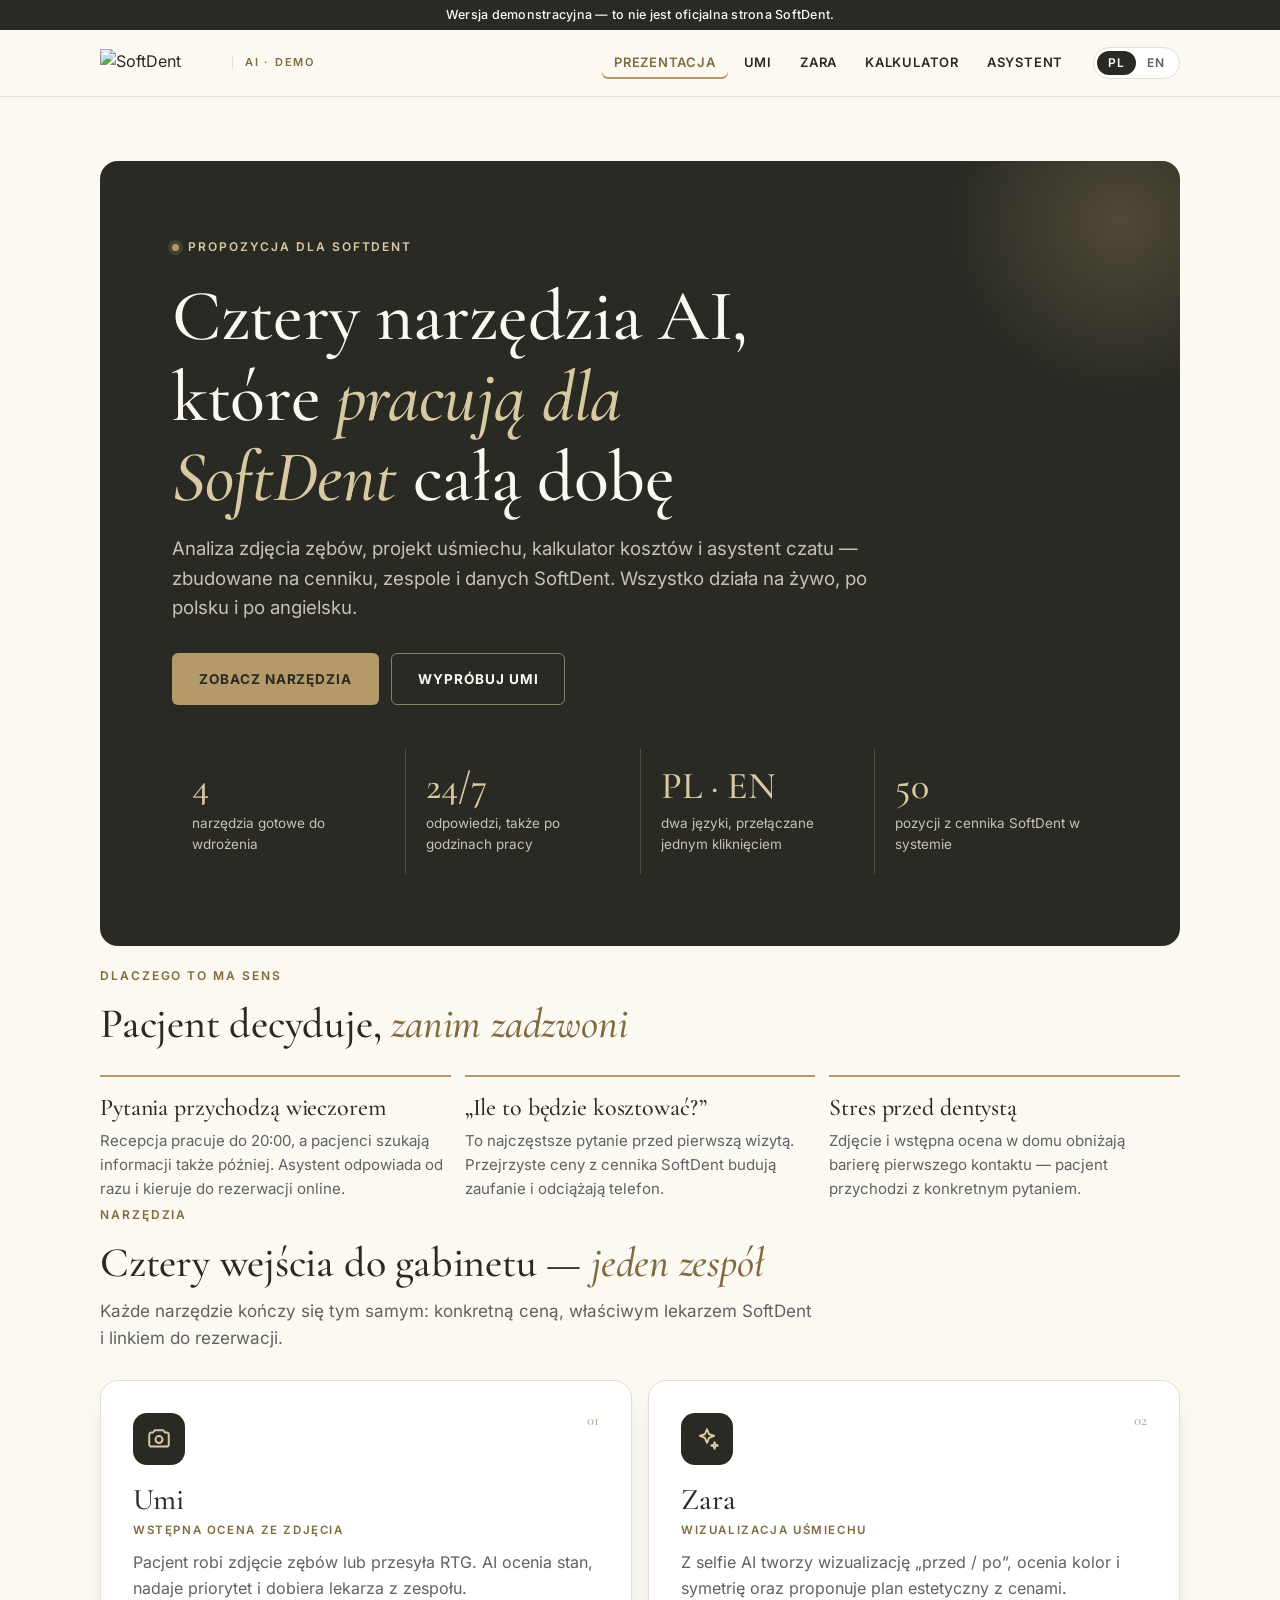
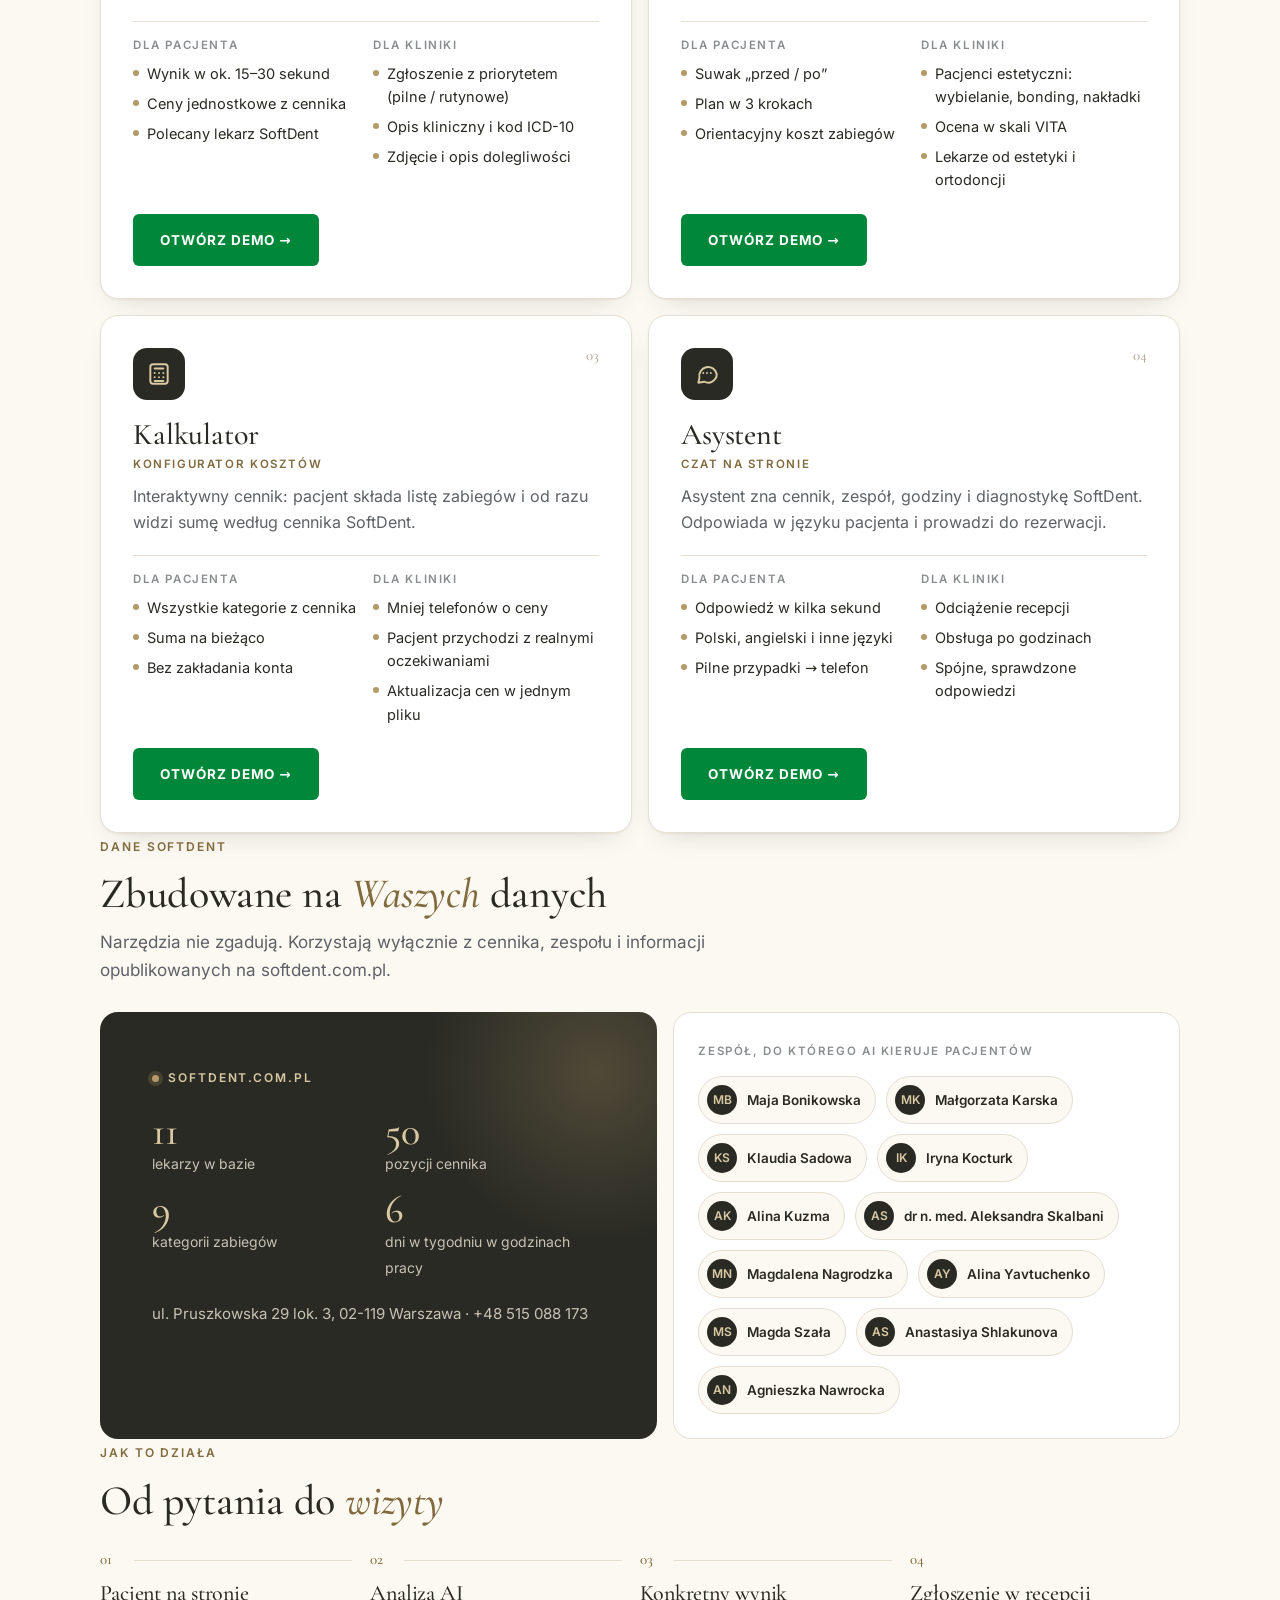
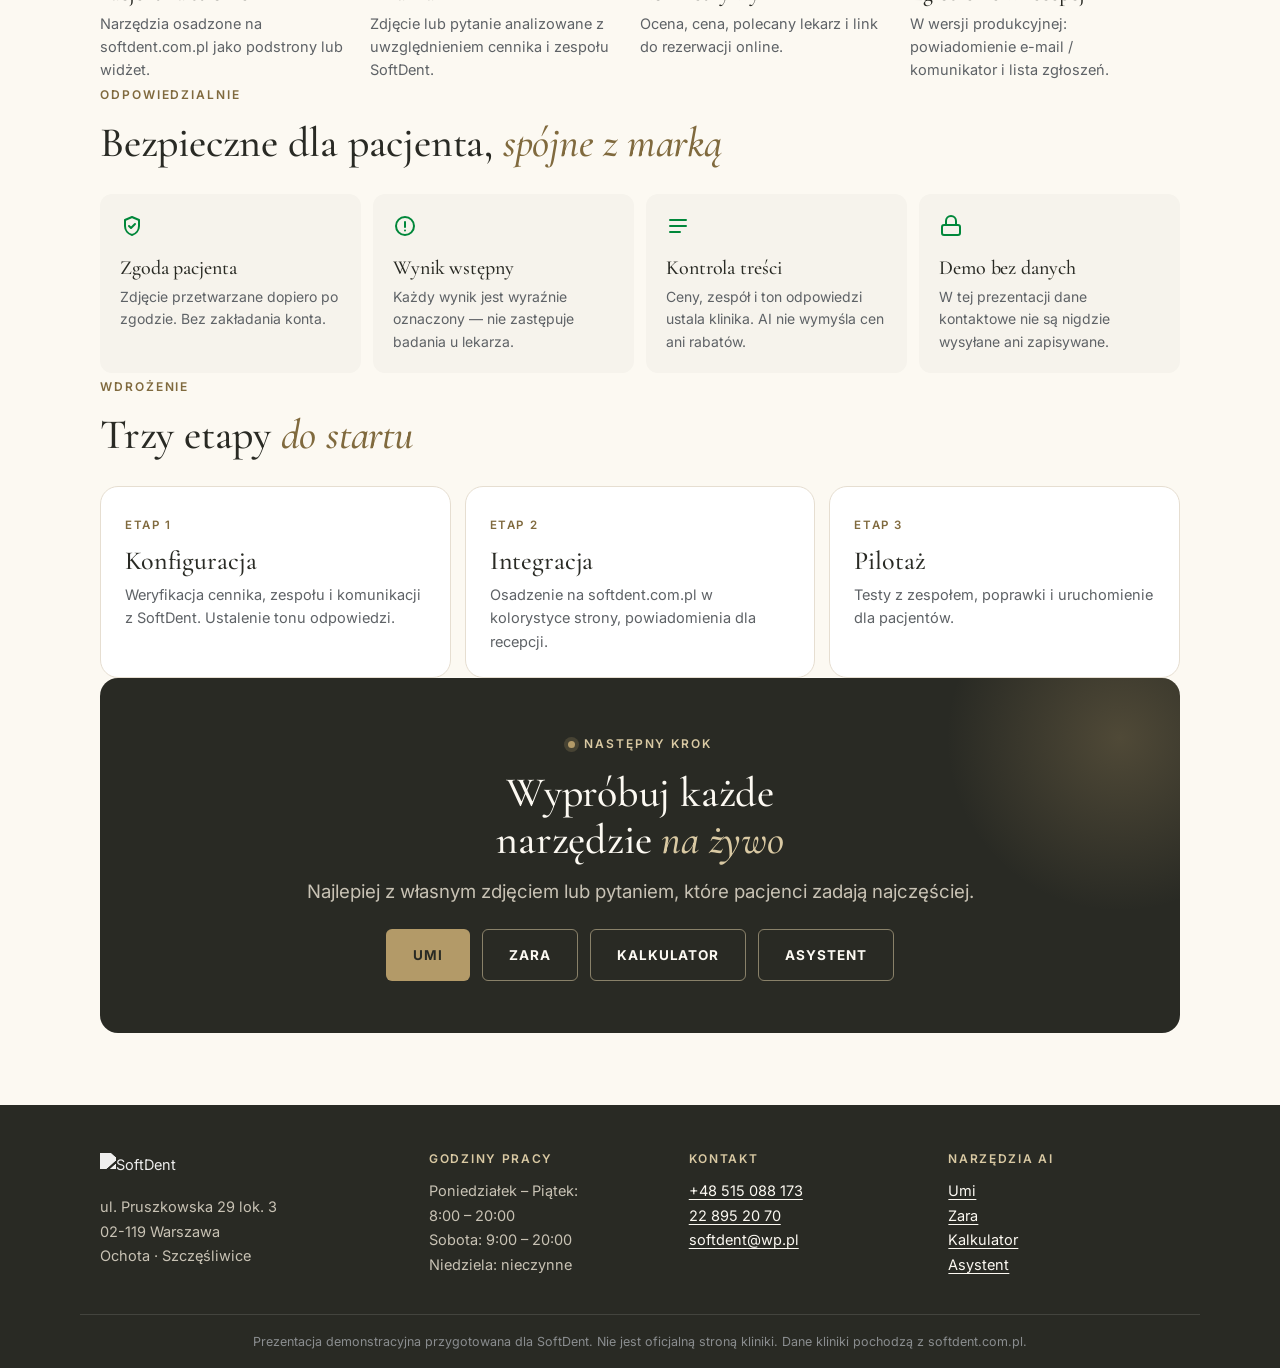
==== commit c47f2b8b: "Self-host Cormorant Garamond and Inter instead of Google Fonts - assets/fonts/: variable woff2 files" ====
--- a/index.html
+++ b/index.html
@@ -6,9 +6,6 @@
 <meta name="robots" content="noindex,nofollow">
 <meta name="sd-title" content="doc_title">
 <title>SoftDent · AI</title>
-<link rel="preconnect" href="https://fonts.googleapis.com">
-<link rel="preconnect" href="https://fonts.gstatic.com" crossorigin>
-<link href="https://fonts.googleapis.com/css2?family=Cormorant+Garamond:ital,wght@0,500;0,600;1,500&family=Inter:wght@400;500;600;700&display=swap" rel="stylesheet">
 <link rel="icon" href="data:image/svg+xml,%3Csvg xmlns=%27http://www.w3.org/2000/svg%27 viewBox=%270 0 32 32%27%3E%3Ccircle cx=%2716%27 cy=%2716%27 r=%2716%27 fill=%27%23292A24%27/%3E%3Cpath d=%27M10 9c2-1 4 0 6 0s4-1 6 0c2 1 2 5 1 8-1 2-1 6-3 6s-2-5-4-5-2 5-4 5-2-4-3-6c-1-3-1-7 1-8z%27 fill=%27%23B39A68%27/%3E%3C/svg%3E">
 <link rel="stylesheet" href="assets/sd.css">
 <style>
--- a/assets/sd.css
+++ b/assets/sd.css
@@ -1,4 +1,19 @@
 /* SoftDent AI demo — shared design system (tokens follow softdent.com.pl) */
+
+/* ── Fonts (self-hosted, SIL OFL 1.1; latin + latin-ext for Polish) ── */
+/* latin-ext */
+@font-face{font-family:'Cormorant Garamond';font-style:italic;font-weight:500;font-display:swap;src:url(fonts/cormorant-garamond-italic-latin-ext.woff2) format('woff2');unicode-range:U+0100-02BA, U+02BD-02C5, U+02C7-02CC, U+02CE-02D7, U+02DD-02FF, U+0304, U+0308, U+0329, U+1D00-1DBF, U+1E00-1E9F, U+1EF2-1EFF, U+2020, U+20A0-20AB, U+20AD-20C0, U+2113, U+2C60-2C7F, U+A720-A7FF}
+/* latin */
+@font-face{font-family:'Cormorant Garamond';font-style:italic;font-weight:500;font-display:swap;src:url(fonts/cormorant-garamond-italic-latin.woff2) format('woff2');unicode-range:U+0000-00FF, U+0131, U+0152-0153, U+02BB-02BC, U+02C6, U+02DA, U+02DC, U+0304, U+0308, U+0329, U+2000-206F, U+20AC, U+2122, U+2191, U+2193, U+2212, U+2215, U+FEFF, U+FFFD}
+/* latin-ext */
+@font-face{font-family:'Cormorant Garamond';font-style:normal;font-weight:500 600;font-display:swap;src:url(fonts/cormorant-garamond-latin-ext.woff2) format('woff2');unicode-range:U+0100-02BA, U+02BD-02C5, U+02C7-02CC, U+02CE-02D7, U+02DD-02FF, U+0304, U+0308, U+0329, U+1D00-1DBF, U+1E00-1E9F, U+1EF2-1EFF, U+2020, U+20A0-20AB, U+20AD-20C0, U+2113, U+2C60-2C7F, U+A720-A7FF}
+/* latin */
+@font-face{font-family:'Cormorant Garamond';font-style:normal;font-weight:500 600;font-display:swap;src:url(fonts/cormorant-garamond-latin.woff2) format('woff2');unicode-range:U+0000-00FF, U+0131, U+0152-0153, U+02BB-02BC, U+02C6, U+02DA, U+02DC, U+0304, U+0308, U+0329, U+2000-206F, U+20AC, U+2122, U+2191, U+2193, U+2212, U+2215, U+FEFF, U+FFFD}
+/* latin-ext */
+@font-face{font-family:'Inter';font-style:normal;font-weight:400 700;font-display:swap;src:url(fonts/inter-latin-ext.woff2) format('woff2');unicode-range:U+0100-02BA, U+02BD-02C5, U+02C7-02CC, U+02CE-02D7, U+02DD-02FF, U+0304, U+0308, U+0329, U+1D00-1DBF, U+1E00-1E9F, U+1EF2-1EFF, U+2020, U+20A0-20AB, U+20AD-20C0, U+2113, U+2C60-2C7F, U+A720-A7FF}
+/* latin */
+@font-face{font-family:'Inter';font-style:normal;font-weight:400 700;font-display:swap;src:url(fonts/inter-latin.woff2) format('woff2');unicode-range:U+0000-00FF, U+0131, U+0152-0153, U+02BB-02BC, U+02C6, U+02DA, U+02DC, U+0304, U+0308, U+0329, U+2000-206F, U+20AC, U+2122, U+2191, U+2193, U+2212, U+2215, U+FEFF, U+FFFD}
+
 :root{
   --cream:#FCF9F2; --sand:#F6F3EC; --beige:#E6DED1; --taupe:#B5AA9B;
   --gold:#B39A68; --gold-dk:#806A3E; --gold-lt:#D9C9A3; --gold-wash:#F3ECDD;
@@ -34,6 +49,9 @@
 .num{font-variant-numeric:tabular-nums}
 .sr{position:absolute;width:1px;height:1px;overflow:hidden;clip:rect(0 0 0 0)}
 :focus-visible{outline:2px solid var(--gold);outline-offset:3px}
+
+/* ── Demo bar ── */
+.sd-demo-bar{background:var(--ink);color:var(--on-dark);font:500 12.5px/1.4 var(--sans);letter-spacing:.02em;text-align:center;padding:6px var(--gut)}
 
 /* ── Header ── */
 .sd-head{position:sticky;top:0;z-index:40;background:rgba(252,249,242,.92);backdrop-filter:saturate(1.4) blur(10px);border-bottom:1px solid var(--beige)}
